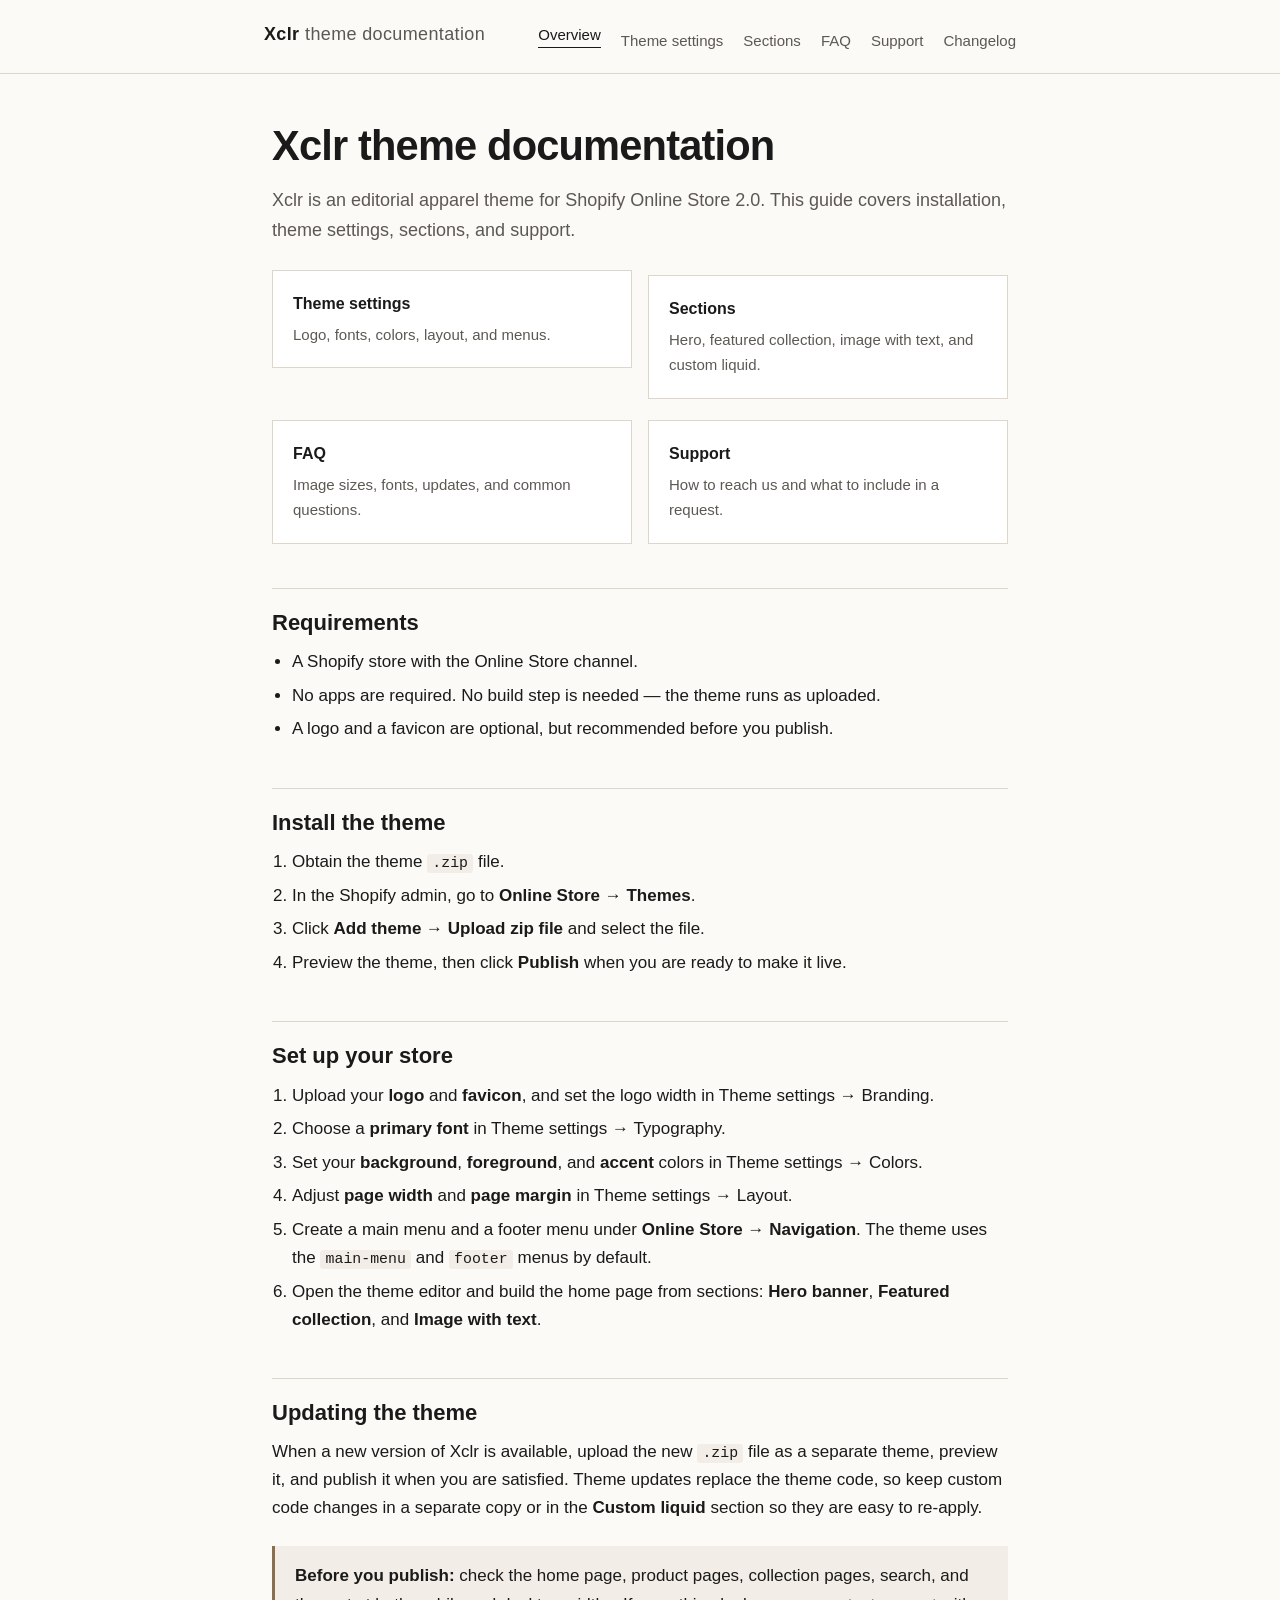
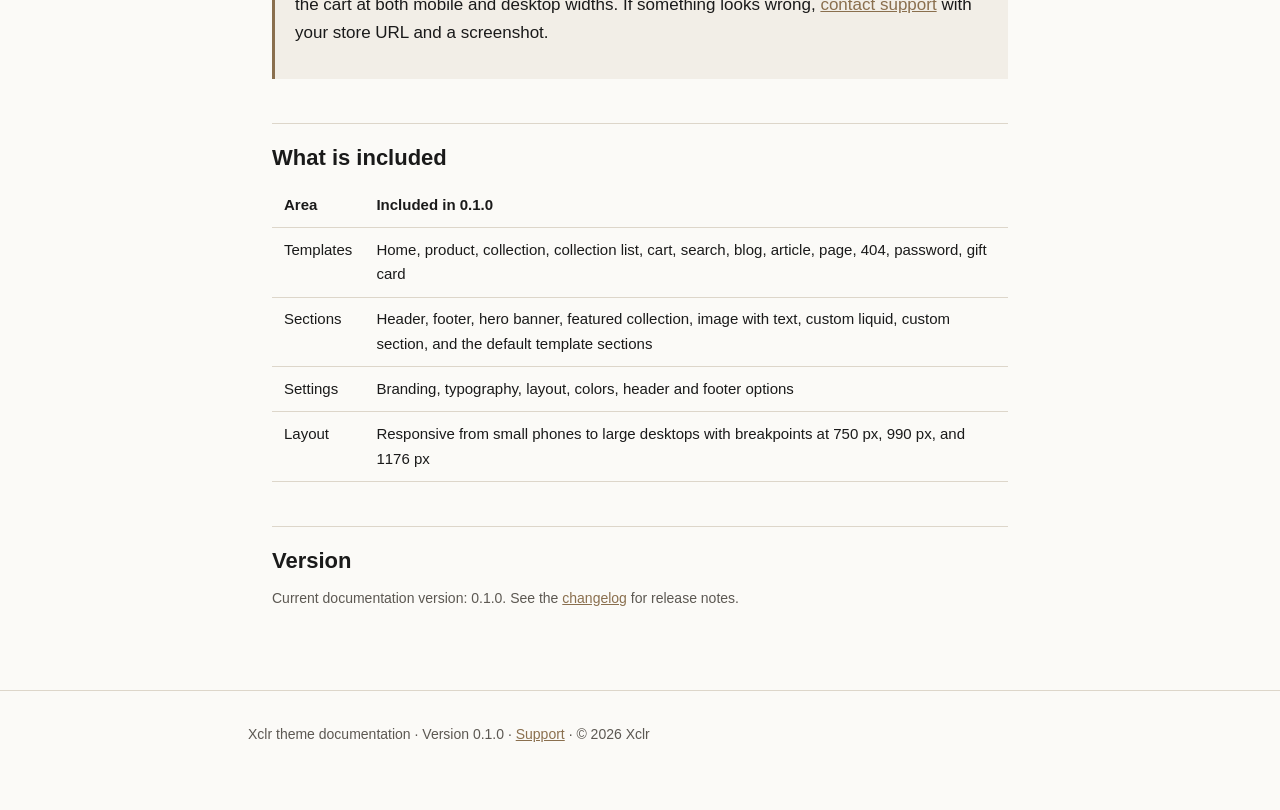
==== index.html @ 5f107c38 "Add Xclr theme documentation site Merchant-facing documentation for the Xclr Shopify theme: overview" ====
<!doctype html>
<html lang="en">
  <head>
    <meta charset="utf-8">
    <meta name="viewport" content="width=device-width, initial-scale=1">
    <title>Overview — Xclr theme documentation</title>
    <meta name="description" content="Setup guide and reference for the Xclr Shopify theme.">
    <link rel="stylesheet" href="assets/style.css">
  </head>
  <body>
    <a class="skip-link" href="#main">Skip to content</a>
    <header class="site-header">
      <div class="site-header__inner">
        <a class="site-title" href="index.html">Xclr<span>theme documentation</span></a>
        <nav class="site-nav" aria-label="Documentation">
          <ul>
            <li><a href="index.html" aria-current="page">Overview</a></li>
            <li><a href="settings.html">Theme settings</a></li>
            <li><a href="sections.html">Sections</a></li>
            <li><a href="faq.html">FAQ</a></li>
            <li><a href="support.html">Support</a></li>
            <li><a href="changelog.html">Changelog</a></li>
          </ul>
        </nav>
      </div>
    </header>
    <main id="main">
      <h1>Xclr theme documentation</h1>
      <p class="lead">Xclr is an editorial apparel theme for Shopify Online Store 2.0. This guide covers installation, theme settings, sections, and support.</p>

      <ul class="card-grid">
        <li><a class="card" href="settings.html"><h3>Theme settings</h3><p>Logo, fonts, colors, layout, and menus.</p></a></li>
        <li><a class="card" href="sections.html"><h3>Sections</h3><p>Hero, featured collection, image with text, and custom liquid.</p></a></li>
        <li><a class="card" href="faq.html"><h3>FAQ</h3><p>Image sizes, fonts, updates, and common questions.</p></a></li>
        <li><a class="card" href="support.html"><h3>Support</h3><p>How to reach us and what to include in a request.</p></a></li>
      </ul>

      <h2>Requirements</h2>
      <ul>
        <li>A Shopify store with the Online Store channel.</li>
        <li>No apps are required. No build step is needed — the theme runs as uploaded.</li>
        <li>A logo and a favicon are optional, but recommended before you publish.</li>
      </ul>

      <h2>Install the theme</h2>
      <ol>
        <li>Obtain the theme <code>.zip</code> file.</li>
        <li>In the Shopify admin, go to <strong>Online Store → Themes</strong>.</li>
        <li>Click <strong>Add theme → Upload zip file</strong> and select the file.</li>
        <li>Preview the theme, then click <strong>Publish</strong> when you are ready to make it live.</li>
      </ol>

      <h2>Set up your store</h2>
      <ol>
        <li>Upload your <strong>logo</strong> and <strong>favicon</strong>, and set the logo width in Theme settings → Branding.</li>
        <li>Choose a <strong>primary font</strong> in Theme settings → Typography.</li>
        <li>Set your <strong>background</strong>, <strong>foreground</strong>, and <strong>accent</strong> colors in Theme settings → Colors.</li>
        <li>Adjust <strong>page width</strong> and <strong>page margin</strong> in Theme settings → Layout.</li>
        <li>Create a main menu and a footer menu under <strong>Online Store → Navigation</strong>. The theme uses the <code>main-menu</code> and <code>footer</code> menus by default.</li>
        <li>Open the theme editor and build the home page from sections: <strong>Hero banner</strong>, <strong>Featured collection</strong>, and <strong>Image with text</strong>.</li>
      </ol>

      <h2>Updating the theme</h2>
      <p>When a new version of Xclr is available, upload the new <code>.zip</code> file as a separate theme, preview it, and publish it when you are satisfied. Theme updates replace the theme code, so keep custom code changes in a separate copy or in the <strong>Custom liquid</strong> section so they are easy to re-apply.</p>

      <div class="note">
        <p><strong>Before you publish:</strong> check the home page, product pages, collection pages, search, and the cart at both mobile and desktop widths. If something looks wrong, <a href="support.html">contact support</a> with your store URL and a screenshot.</p>
      </div>

      <h2>What is included</h2>
      <table>
        <thead>
          <tr><th>Area</th><th>Included in 0.1.0</th></tr>
        </thead>
        <tbody>
          <tr><td>Templates</td><td>Home, product, collection, collection list, cart, search, blog, article, page, 404, password, gift card</td></tr>
          <tr><td>Sections</td><td>Header, footer, hero banner, featured collection, image with text, custom liquid, custom section, and the default template sections</td></tr>
          <tr><td>Settings</td><td>Branding, typography, layout, colors, header and footer options</td></tr>
          <tr><td>Layout</td><td>Responsive from small phones to large desktops with breakpoints at 750 px, 990 px, and 1176 px</td></tr>
        </tbody>
      </table>

      <h2>Version</h2>
      <p class="meta">Current documentation version: 0.1.0. See the <a href="changelog.html">changelog</a> for release notes.</p>
    </main>
    <footer class="site-footer">
      <div class="site-footer__inner">
        <p>Xclr theme documentation · Version 0.1.0 · <a href="support.html">Support</a> · © 2026 Xclr</p>
      </div>
    </footer>
  </body>
</html>
---- assets/style.css ----
:root {
  --bg: #fbfaf7;
  --surface: #f2eee7;
  --fg: #1a1a1a;
  --muted: #5c5852;
  --line: #ddd6ca;
  --accent: #8a6f4e;
  --max: 46rem;
}

* {
  box-sizing: border-box;
}

html {
  -webkit-text-size-adjust: 100%;
}

body {
  margin: 0;
  background: var(--bg);
  color: var(--fg);
  font-family: -apple-system, BlinkMacSystemFont, "Segoe UI", Helvetica, Arial, sans-serif;
  font-size: 17px;
  line-height: 1.65;
}

.skip-link {
  position: absolute;
  left: -999px;
  top: 0;
  background: var(--fg);
  color: var(--bg);
  padding: 0.5rem 1rem;
  z-index: 10;
}

.skip-link:focus {
  left: 1rem;
  top: 1rem;
}

.site-header {
  border-bottom: 1px solid var(--line);
  background: var(--bg);
}

.site-header__inner {
  max-width: calc(var(--max) + 4rem);
  margin: 0 auto;
  padding: 1.25rem 1.5rem;
  display: flex;
  flex-wrap: wrap;
  gap: 0.75rem 2rem;
  align-items: baseline;
  justify-content: space-between;
}

.site-title {
  font-size: 1.125rem;
  font-weight: 700;
  letter-spacing: 0.02em;
  text-decoration: none;
  color: inherit;
}

.site-title span {
  font-weight: 400;
  color: var(--muted);
  margin-left: 0.35rem;
}

.site-nav ul {
  display: flex;
  flex-wrap: wrap;
  gap: 0.25rem 1.25rem;
  list-style: none;
  margin: 0;
  padding: 0;
  font-size: 0.9375rem;
}

.site-nav a {
  color: var(--muted);
  text-decoration: none;
  padding-block: 0.25rem;
  border-bottom: 1px solid transparent;
}

.site-nav a:hover {
  color: var(--fg);
}

.site-nav a[aria-current="page"] {
  color: var(--fg);
  border-bottom-color: var(--fg);
}

main {
  max-width: calc(var(--max) + 3rem);
  margin: 0 auto;
  padding: 3rem 1.5rem 4rem;
}

main > * {
  max-width: var(--max);
}

h1 {
  font-size: clamp(1.9rem, 4vw, 2.6rem);
  line-height: 1.15;
  letter-spacing: -0.02em;
  margin: 0 0 1rem;
}

h2 {
  font-size: 1.375rem;
  line-height: 1.25;
  margin: 2.75rem 0 0.75rem;
  padding-top: 1.25rem;
  border-top: 1px solid var(--line);
}

h3 {
  font-size: 1.0625rem;
  margin: 1.75rem 0 0.5rem;
}

p,
ul,
ol,
table {
  margin: 0 0 1rem;
}

ul,
ol {
  padding-left: 1.25rem;
}

li + li {
  margin-top: 0.35rem;
}

a {
  color: var(--accent);
}

.lead {
  font-size: 1.125rem;
  color: var(--muted);
}

.meta {
  font-size: 0.875rem;
  color: var(--muted);
}

table {
  width: 100%;
  border-collapse: collapse;
  font-size: 0.9375rem;
}

th,
td {
  text-align: left;
  vertical-align: top;
  padding: 0.6rem 0.75rem;
  border-bottom: 1px solid var(--line);
}

th {
  font-weight: 600;
  white-space: nowrap;
}

code {
  font-family: ui-monospace, SFMono-Regular, Menlo, Consolas, monospace;
  font-size: 0.875em;
  background: var(--surface);
  padding: 0.1em 0.35em;
  border-radius: 3px;
}

.card-grid {
  display: grid;
  gap: 1rem;
  margin: 1.5rem 0 0;
  padding: 0;
  list-style: none;
}

@media (min-width: 640px) {
  .card-grid {
    grid-template-columns: 1fr 1fr;
  }
}

.card {
  display: block;
  padding: 1.25rem;
  border: 1px solid var(--line);
  background: #fff;
  text-decoration: none;
  color: inherit;
}

.card:hover {
  border-color: var(--fg);
}

.card h3 {
  margin: 0 0 0.35rem;
  font-size: 1rem;
}

.card p {
  margin: 0;
  font-size: 0.9375rem;
  color: var(--muted);
}

.note {
  padding: 1rem 1.25rem;
  background: var(--surface);
  border-left: 3px solid var(--accent);
  margin: 1.5rem 0;
}

.site-footer {
  border-top: 1px solid var(--line);
  padding: 2rem 1.5rem 3rem;
  font-size: 0.875rem;
  color: var(--muted);
}

.site-footer__inner {
  max-width: calc(var(--max) + 3rem);
  margin: 0 auto;
}
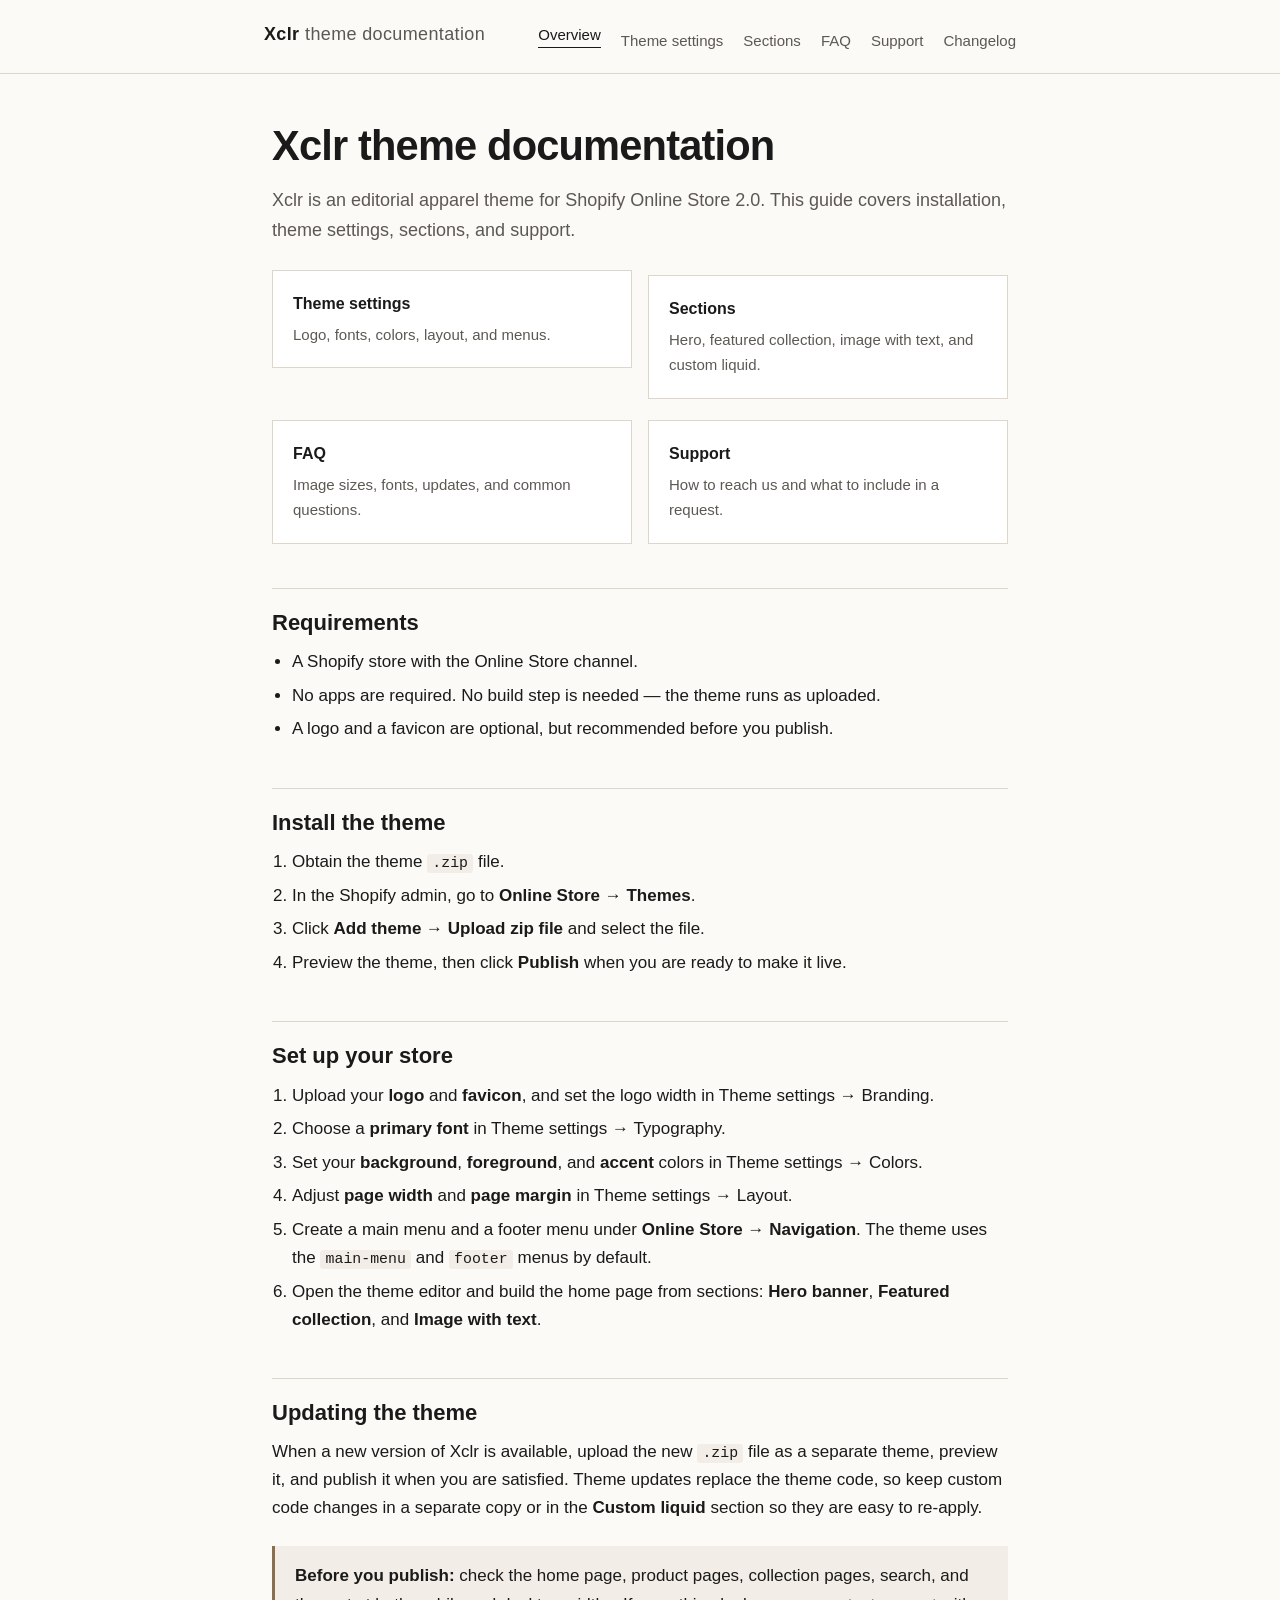
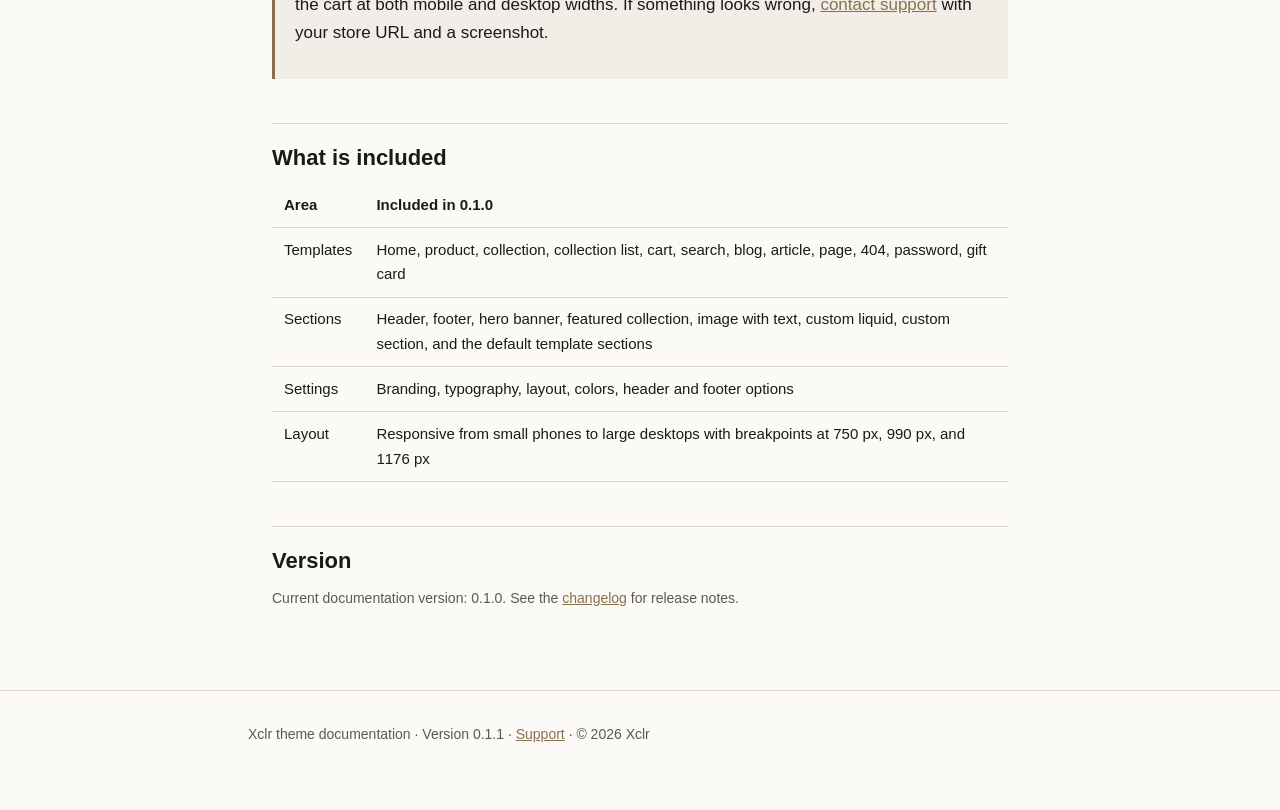
==== commit 6afcb1cd: "Document product blocks, app blocks, and featured product (theme 0.1.1)" ====
--- a/index.html
+++ b/index.html
@@ -85,7 +85,7 @@
     </main>
     <footer class="site-footer">
       <div class="site-footer__inner">
-        <p>Xclr theme documentation · Version 0.1.0 · <a href="support.html">Support</a> · © 2026 Xclr</p>
+        <p>Xclr theme documentation · Version 0.1.1 · <a href="support.html">Support</a> · © 2026 Xclr</p>
       </div>
     </footer>
   </body>
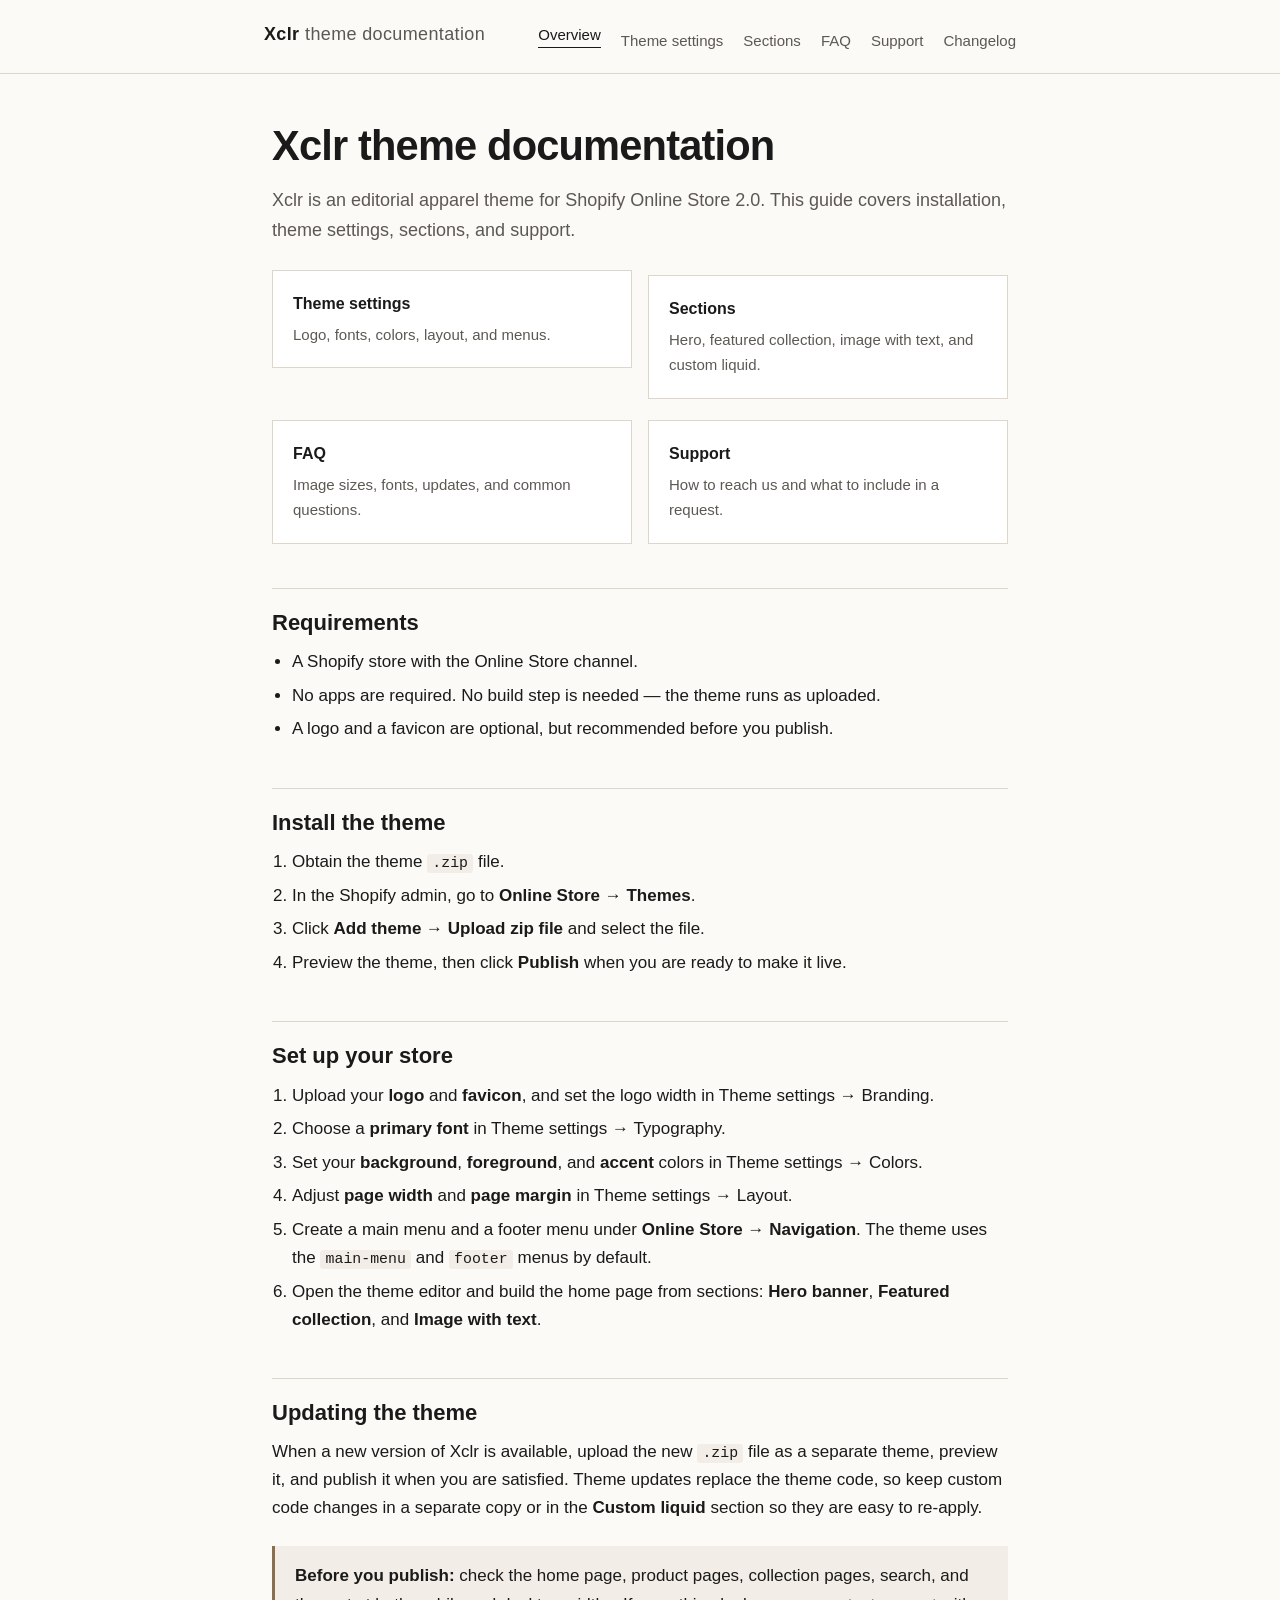
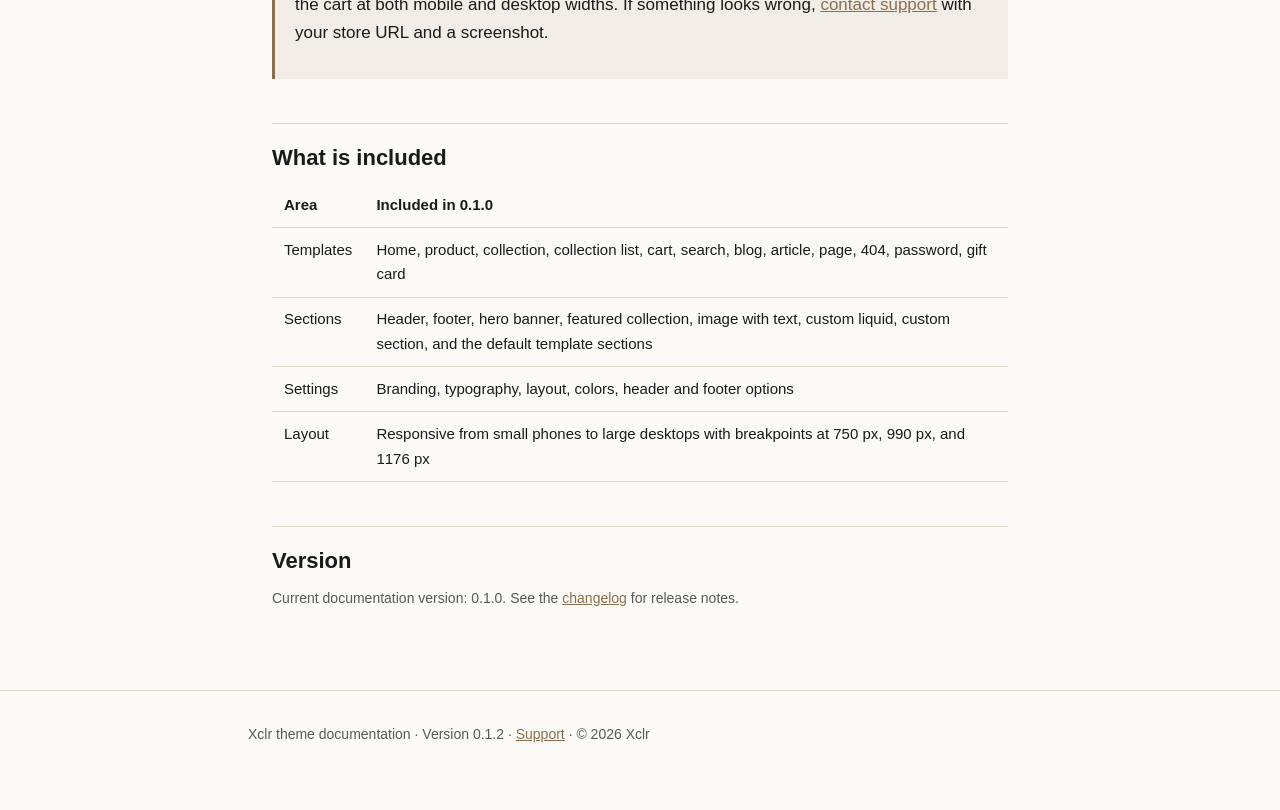
==== commit afbd3913: "Document contact form and contact page template (theme 0.1.2)" ====
--- a/index.html
+++ b/index.html
@@ -85,7 +85,7 @@
     </main>
     <footer class="site-footer">
       <div class="site-footer__inner">
-        <p>Xclr theme documentation · Version 0.1.1 · <a href="support.html">Support</a> · © 2026 Xclr</p>
+        <p>Xclr theme documentation · Version 0.1.2 · <a href="support.html">Support</a> · © 2026 Xclr</p>
       </div>
     </footer>
   </body>
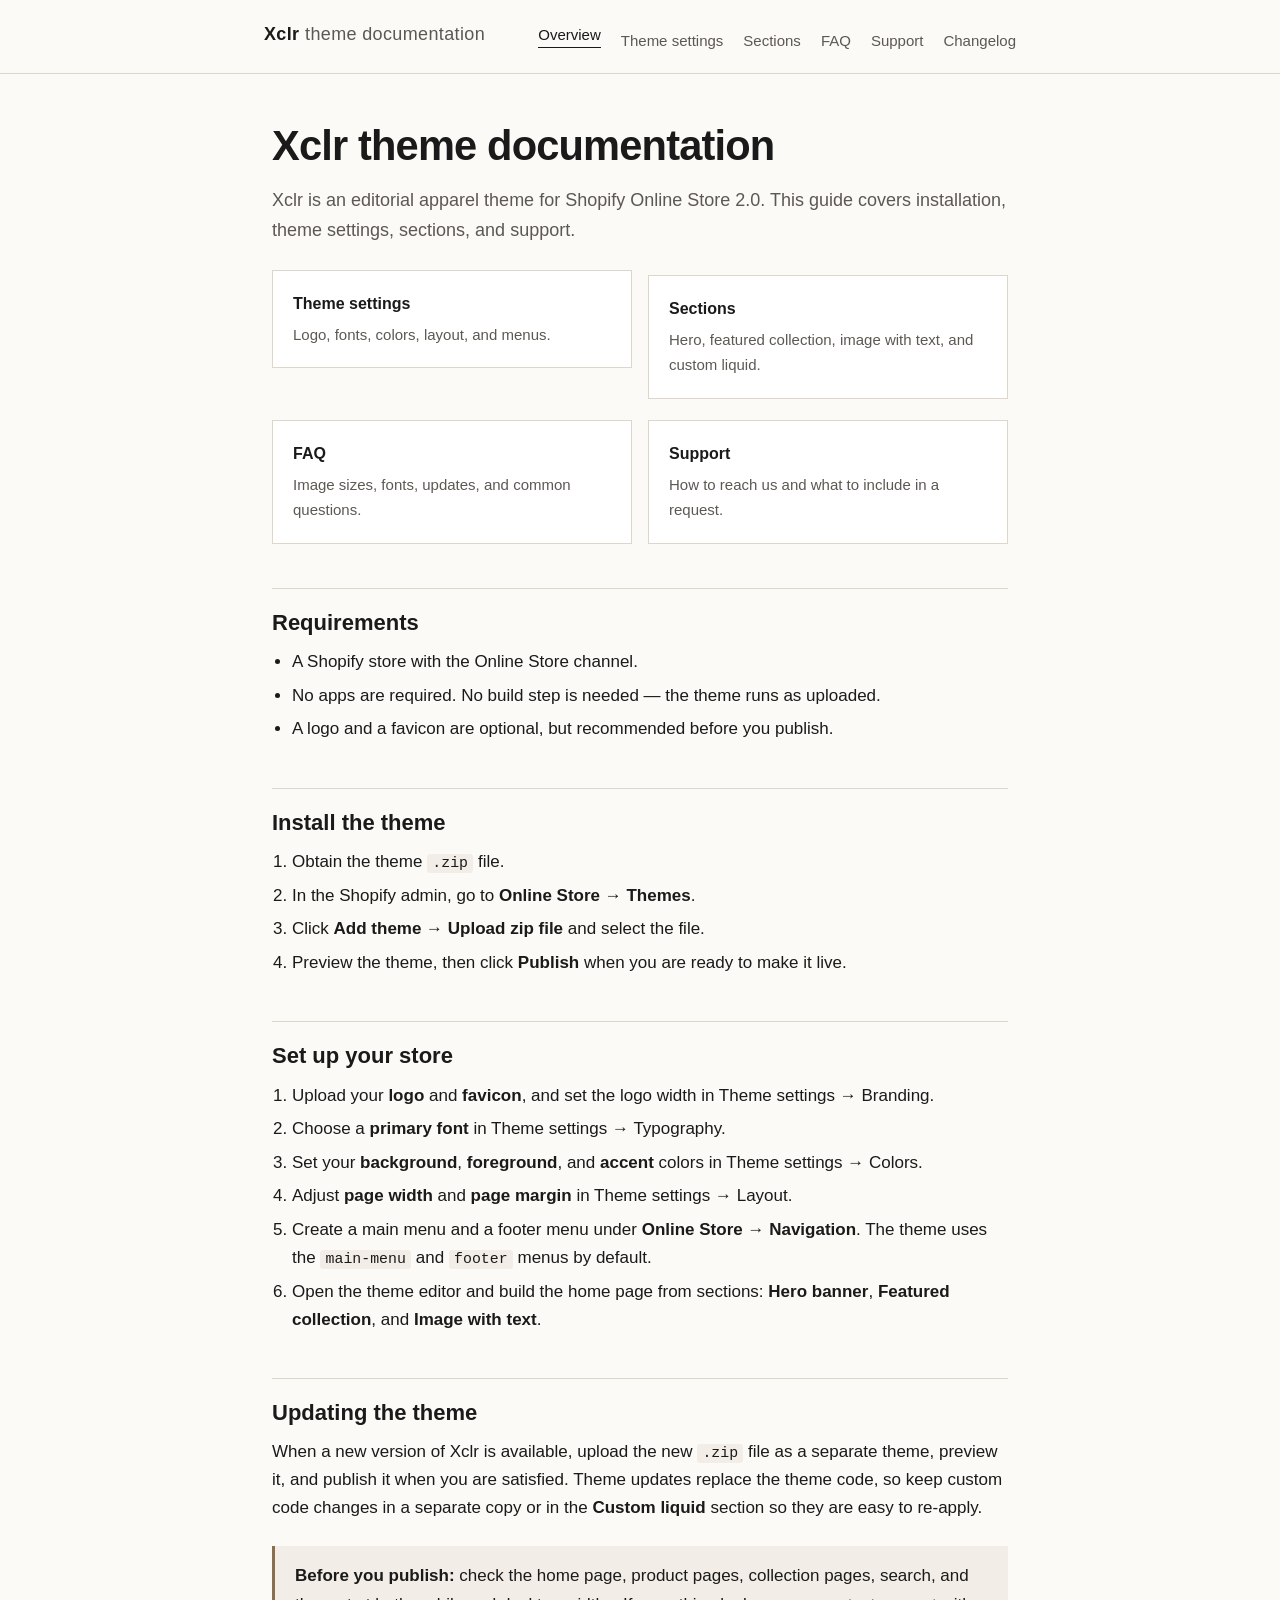
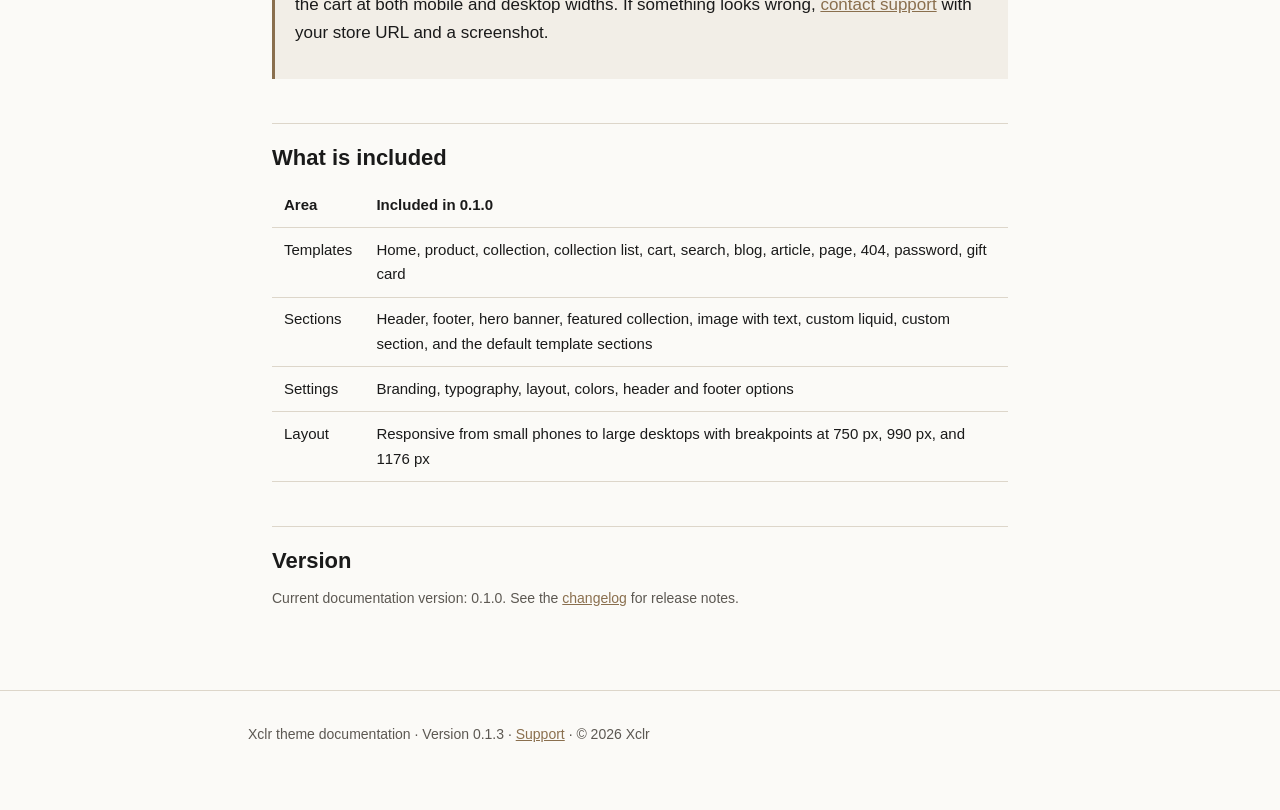
==== commit 5214324e: "Add section presets and theme license (theme 0.1.3)" ====
--- a/index.html
+++ b/index.html
@@ -85,7 +85,7 @@
     </main>
     <footer class="site-footer">
       <div class="site-footer__inner">
-        <p>Xclr theme documentation · Version 0.1.2 · <a href="support.html">Support</a> · © 2026 Xclr</p>
+        <p>Xclr theme documentation · Version 0.1.3 · <a href="support.html">Support</a> · © 2026 Xclr</p>
       </div>
     </footer>
   </body>
